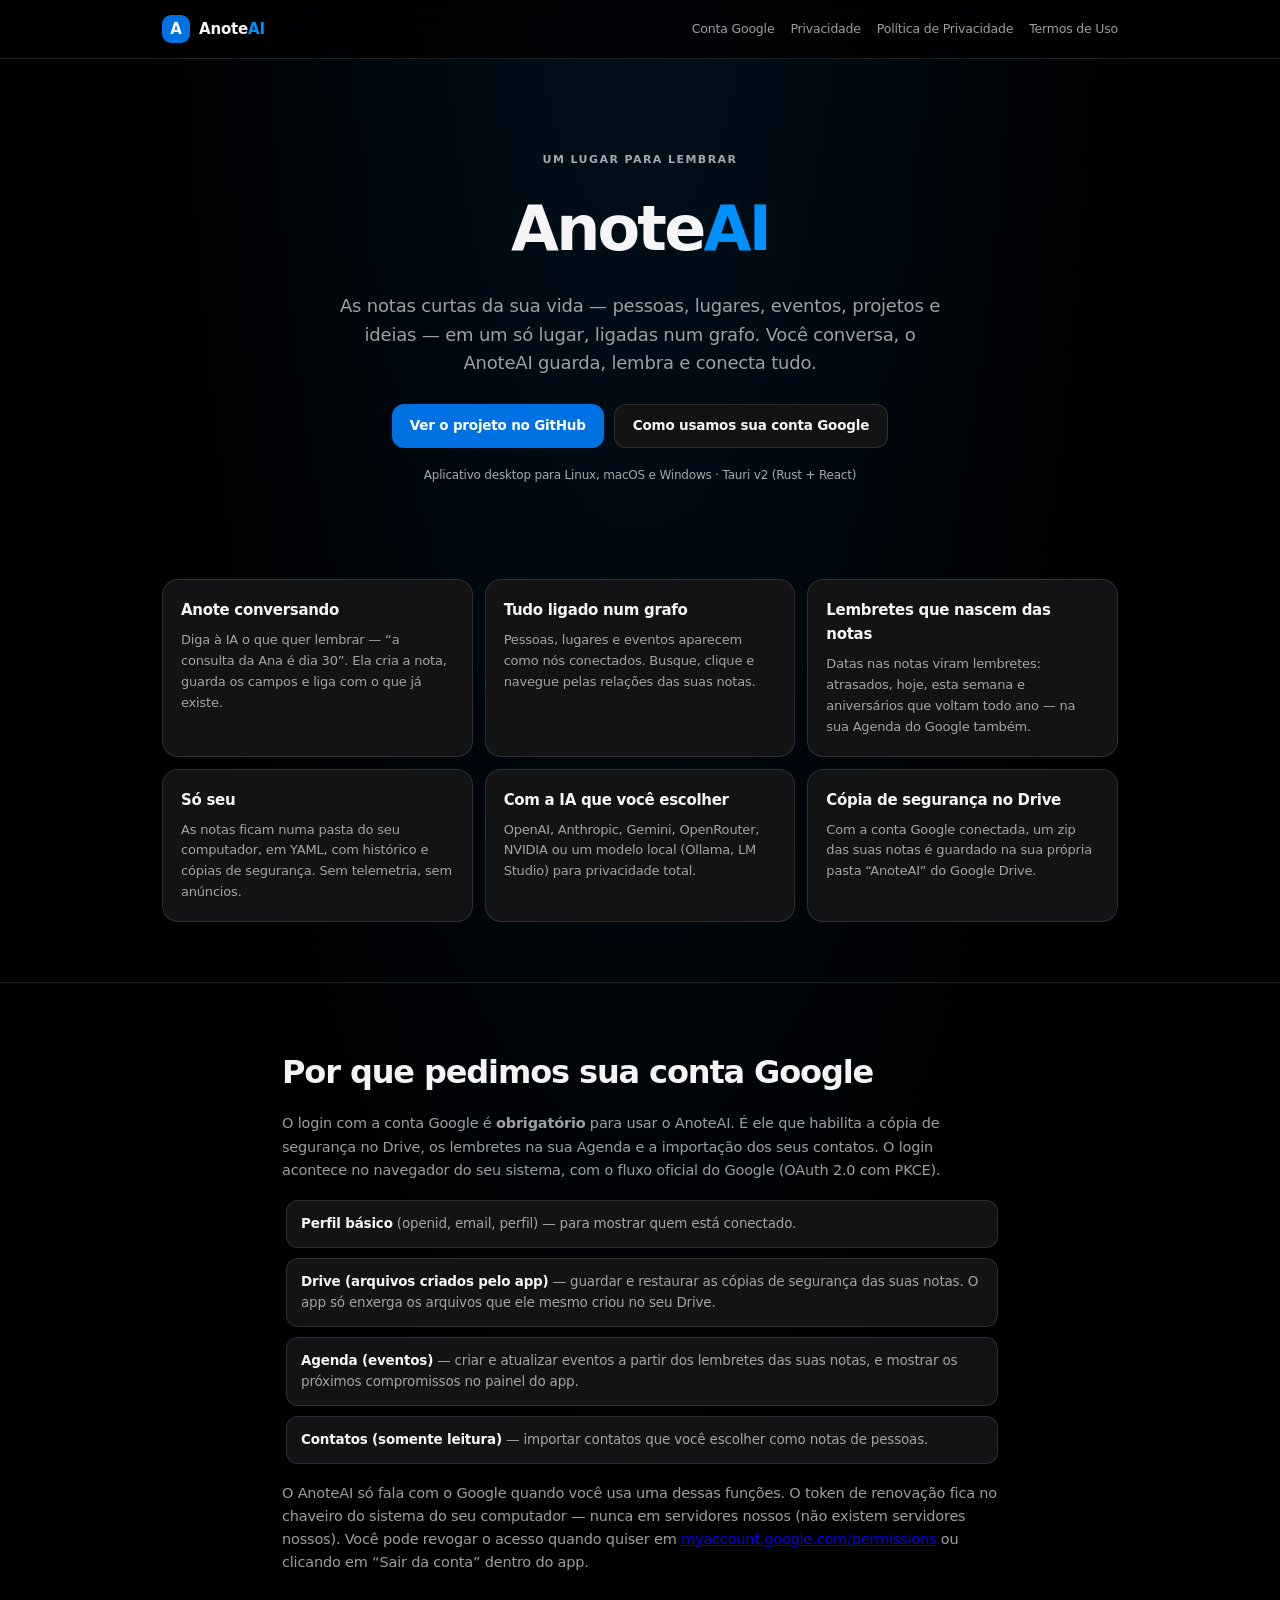
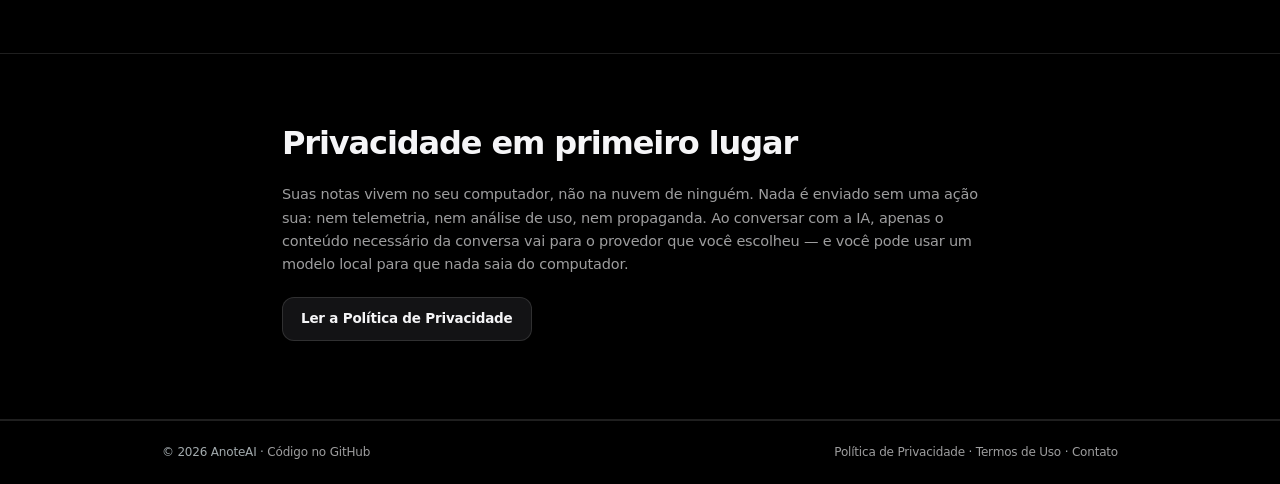
==== index.html @ 76039820 "Site do AnoteAI: página inicial, política de privacidade e termos de uso" ====
<!DOCTYPE html>
<html lang="pt-BR">
<head>
  <meta charset="UTF-8" />
  <meta name="viewport" content="width=device-width, initial-scale=1" />
  <title>AnoteAI — Um lugar para lembrar</title>
  <meta name="description" content="AnoteAI é um aplicativo desktop local para organizar as notas curtas da sua vida — pessoas, lugares, eventos, projetos e ideias — conversando com a IA que você escolher." />
  <link rel="stylesheet" href="style.css" />
  <link rel="icon" href="data:image/svg+xml,%3Csvg xmlns='http://www.w3.org/2000/svg' viewBox='0 0 32 32'%3E%3Crect width='32' height='32' rx='8' fill='%230071E3'/%3E%3Ctext x='16' y='22' font-family='sans-serif' font-size='15' font-weight='700' fill='white' text-anchor='middle'%3EA%3C/text%3E%3C/svg%3E" />
</head>
<body>
  <header class="top">
    <div class="wrap top-row">
      <a class="brand" href="./">
        <span class="brand-mark">A</span>
        <span>Anote<span class="brand-ai">AI</span></span>
      </a>
      <nav>
        <a href="./#conta-google">Conta Google</a>
        <a href="./#privacidade">Privacidade</a>
        <a href="privacidade.html">Política de Privacidade</a>
        <a href="termos.html">Termos de Uso</a>
      </nav>
    </div>
  </header>

  <main>
    <section class="hero">
      <div class="wrap">
        <p class="eyebrow">Um lugar para lembrar</p>
        <h1>Anote<span class="brand-ai">AI</span></h1>
        <p class="lead">
          As notas curtas da sua vida — pessoas, lugares, eventos, projetos e ideias —
          em um só lugar, ligadas num grafo. Você conversa, o AnoteAI guarda, lembra
          e conecta tudo.
        </p>
        <div class="hero-actions">
          <a class="button primary" href="https://github.com/YuriAlvesBordin/AnoteAI" rel="noopener">Ver o projeto no GitHub</a>
          <a class="button ghost" href="./#conta-google">Como usamos sua conta Google</a>
        </div>
        <p class="hero-note">Aplicativo desktop para Linux, macOS e Windows · Tauri v2 (Rust + React)</p>
      </div>
    </section>

    <section class="features">
      <div class="wrap grid">
        <article class="card">
          <h2>Anote conversando</h2>
          <p>Diga à IA o que quer lembrar — “a consulta da Ana é dia 30”. Ela cria a nota, guarda os campos e liga com o que já existe.</p>
        </article>
        <article class="card">
          <h2>Tudo ligado num grafo</h2>
          <p>Pessoas, lugares e eventos aparecem como nós conectados. Busque, clique e navegue pelas relações das suas notas.</p>
        </article>
        <article class="card">
          <h2>Lembretes que nascem das notas</h2>
          <p>Datas nas notas viram lembretes: atrasados, hoje, esta semana e aniversários que voltam todo ano — na sua Agenda do Google também.</p>
        </article>
        <article class="card">
          <h2>Só seu</h2>
          <p>As notas ficam numa pasta do seu computador, em YAML, com histórico e cópias de segurança. Sem telemetria, sem anúncios.</p>
        </article>
        <article class="card">
          <h2>Com a IA que você escolher</h2>
          <p>OpenAI, Anthropic, Gemini, OpenRouter, NVIDIA ou um modelo local (Ollama, LM Studio) para privacidade total.</p>
        </article>
        <article class="card">
          <h2>Cópia de segurança no Drive</h2>
          <p>Com a conta Google conectada, um zip das suas notas é guardado na sua própria pasta “AnoteAI” do Google Drive.</p>
        </article>
      </div>
    </section>

    <section class="google" id="conta-google">
      <div class="wrap narrow">
        <h2>Por que pedimos sua conta Google</h2>
        <p>
          O login com a conta Google é <strong>obrigatório</strong> para usar o AnoteAI.
          É ele que habilita a cópia de segurança no Drive, os lembretes na sua Agenda
          e a importação dos seus contatos. O login acontece no navegador do seu sistema,
          com o fluxo oficial do Google (OAuth 2.0 com PKCE).
        </p>
        <ul class="scopes">
          <li><strong>Perfil básico</strong> (openid, email, perfil) — para mostrar quem está conectado.</li>
          <li><strong>Drive (arquivos criados pelo app)</strong> — guardar e restaurar as cópias de segurança das suas notas. O app só enxerga os arquivos que ele mesmo criou no seu Drive.</li>
          <li><strong>Agenda (eventos)</strong> — criar e atualizar eventos a partir dos lembretes das suas notas, e mostrar os próximos compromissos no painel do app.</li>
          <li><strong>Contatos (somente leitura)</strong> — importar contatos que você escolher como notas de pessoas.</li>
        </ul>
        <p>
          O AnoteAI só fala com o Google quando você usa uma dessas funções. O token de
          renovação fica no chaveiro do sistema do seu computador — nunca em servidores
          nossos (não existem servidores nossos). Você pode revogar o acesso quando quiser
          em <a href="https://myaccount.google.com/permissions" rel="noopener">myaccount.google.com/permissions</a>
          ou clicando em “Sair da conta” dentro do app.
        </p>
      </div>
    </section>

    <section class="privacy-strip" id="privacidade">
      <div class="wrap narrow">
        <h2>Privacidade em primeiro lugar</h2>
        <p>
          Suas notas vivem no seu computador, não na nuvem de ninguém. Nada é enviado
          sem uma ação sua: nem telemetria, nem análise de uso, nem propaganda.
          Ao conversar com a IA, apenas o conteúdo necessário da conversa vai para o
          provedor que você escolheu — e você pode usar um modelo local para que nada
          saia do computador.
        </p>
        <p><a class="button ghost" href="privacidade.html">Ler a Política de Privacidade</a></p>
      </div>
    </section>
  </main>

  <footer>
    <div class="wrap footer-row">
      <span>© 2026 AnoteAI · <a href="https://github.com/YuriAlvesBordin/AnoteAI" rel="noopener">Código no GitHub</a></span>
      <span>
        <a href="privacidade.html">Política de Privacidade</a> ·
        <a href="termos.html">Termos de Uso</a> ·
        <a href="https://github.com/YuriAlvesBordin/AnoteAI/issues" rel="noopener">Contato</a>
      </span>
    </div>
  </footer>
</body>
</html>
---- style.css ----
/* AnoteAI — site estático. Sem fontes externas, sem analytics, sem rastreadores. */
:root {
  --brand-black: #1d1d1f;
  --ink: #f5f5f7;
  --muted: rgba(245, 245, 247, 0.64);
  --subtle: #a2aaad;
  --bg: #000000;
  --card: #131315;
  --line: rgba(255, 255, 255, 0.12);
  --accent: #0071e3;
  --accent-ink: #ffffff;
  --accent-soft: rgba(0, 145, 255, 0.14);
}

* { box-sizing: border-box; }

html { scroll-behavior: smooth; }

body {
  margin: 0;
  color: var(--ink);
  background:
    radial-gradient(ellipse at 50% -10%, rgba(0, 145, 255, 0.12), transparent 55%),
    var(--bg);
  font-family: -apple-system, BlinkMacSystemFont, "Segoe UI", system-ui, sans-serif;
  letter-spacing: -0.012em;
  line-height: 1.6;
  -webkit-font-smoothing: antialiased;
}

.wrap { max-width: 1000px; margin: 0 auto; padding: 0 22px; }
.narrow { max-width: 760px; }

.top {
  position: sticky;
  top: 0;
  z-index: 5;
  background: rgba(0, 0, 0, 0.82);
  backdrop-filter: blur(20px) saturate(150%);
  border-bottom: 1px solid var(--line);
}

.top-row {
  display: flex;
  align-items: center;
  justify-content: space-between;
  gap: 14px;
  min-height: 58px;
  flex-wrap: wrap;
  padding-top: 8px;
  padding-bottom: 8px;
}

.brand {
  display: flex;
  align-items: center;
  gap: 9px;
  color: var(--ink);
  text-decoration: none;
  font-size: 15px;
  font-weight: 650;
  white-space: nowrap;
}

.brand-mark {
  display: grid;
  place-items: center;
  width: 28px;
  height: 28px;
  border-radius: 9px;
  color: var(--accent-ink);
  background: var(--accent);
  font-weight: 700;
}

.brand-ai { color: #0091ff; }

nav {
  display: flex;
  flex-wrap: wrap;
  gap: 4px 16px;
  font-size: 12.5px;
}

nav a { color: var(--muted); text-decoration: none; }
nav a:hover { color: var(--ink); }

.hero { padding: 92px 0 74px; text-align: center; }

.eyebrow {
  margin: 0;
  font-size: 11px;
  font-weight: 650;
  letter-spacing: 0.13em;
  color: var(--subtle);
  text-transform: uppercase;
}

.hero h1 {
  margin: 10px 0 14px;
  font-size: clamp(40px, 7vw, 62px);
  font-weight: 650;
  letter-spacing: -0.045em;
}

.lead {
  max-width: 620px;
  margin: 0 auto 26px;
  color: var(--muted);
  font-size: clamp(15px, 2.4vw, 18px);
}

.hero-actions {
  display: flex;
  gap: 10px;
  justify-content: center;
  flex-wrap: wrap;
}

.hero-note { margin: 18px 0 0; color: var(--subtle); font-size: 12px; }

.button {
  display: inline-flex;
  align-items: center;
  justify-content: center;
  gap: 8px;
  min-height: 44px;
  padding: 0 18px;
  border-radius: 12px;
  font-size: 13.5px;
  font-weight: 620;
  text-decoration: none;
  transition: transform 0.16s ease, background 0.16s ease;
}

.button.primary { color: var(--accent-ink); background: var(--accent); }
.button.primary:hover { transform: translateY(-1px); }
.button.ghost { color: var(--ink); background: var(--card); border: 1px solid var(--line); }
.button.ghost:hover { background: var(--line); }

.features { padding: 20px 0 60px; }

.grid {
  display: grid;
  grid-template-columns: repeat(3, 1fr);
  gap: 12px;
}

.card {
  margin: 0;
  padding: 18px;
  background: var(--card);
  border: 1px solid var(--line);
  border-radius: 16px;
}

.card h2 { margin: 0 0 8px; font-size: 15px; font-weight: 640; letter-spacing: -0.02em; }
.card p { margin: 0; color: var(--muted); font-size: 13px; line-height: 1.6; }

.google, .privacy-strip { padding: 64px 0; border-top: 1px solid var(--line); }
.privacy-strip { border-bottom: 1px solid var(--line); }

.google h2, .privacy-strip h2 { margin: 0 0 14px; font-size: clamp(24px, 4vw, 32px); font-weight: 640; letter-spacing: -0.035em; }
.google p, .privacy-strip p { color: var(--muted); font-size: 14.5px; }

.scopes { margin: 18px 0; padding: 0 0 0 4px; list-style: none; display: grid; gap: 10px; }
.scopes li {
  padding: 12px 14px;
  background: var(--card);
  border: 1px solid var(--line);
  border-radius: 12px;
  color: var(--muted);
  font-size: 13.5px;
}
.scopes strong { color: var(--ink); }

.privacy-strip .button { margin-top: 6px; }

.doc { padding: 58px 22px 80px; }
.doc h1 { margin: 8px 0 4px; font-size: clamp(30px, 5vw, 42px); font-weight: 650; letter-spacing: -0.04em; }
.doc-meta { margin: 0 0 30px; color: var(--subtle); font-size: 12.5px; }
.doc h2 { margin: 34px 0 10px; font-size: 19px; font-weight: 640; letter-spacing: -0.025em; }
.doc p, .doc li { color: var(--muted); font-size: 14.5px; }
.doc ul { padding-left: 22px; display: grid; gap: 8px; }
.doc strong { color: var(--ink); }
.doc a { color: #4da3ff; }
.doc code {
  padding: 1px 6px;
  border-radius: 6px;
  background: var(--card);
  border: 1px solid var(--line);
  font-size: 12.5px;
}
.doc hr { margin: 40px 0; border: 0; border-top: 1px solid var(--line); }

footer {
  border-top: 1px solid var(--line);
  padding: 22px 0;
  color: var(--subtle);
  font-size: 12px;
}

.footer-row {
  display: flex;
  justify-content: space-between;
  gap: 10px 18px;
  flex-wrap: wrap;
}

footer a { color: var(--muted); text-decoration: none; }
footer a:hover { color: var(--ink); }

@media (max-width: 860px) {
  .grid { grid-template-columns: 1fr 1fr; }
}

@media (max-width: 560px) {
  .grid { grid-template-columns: 1fr; }
  .hero { padding: 64px 0 48px; }
  .footer-row { flex-direction: column; }
}
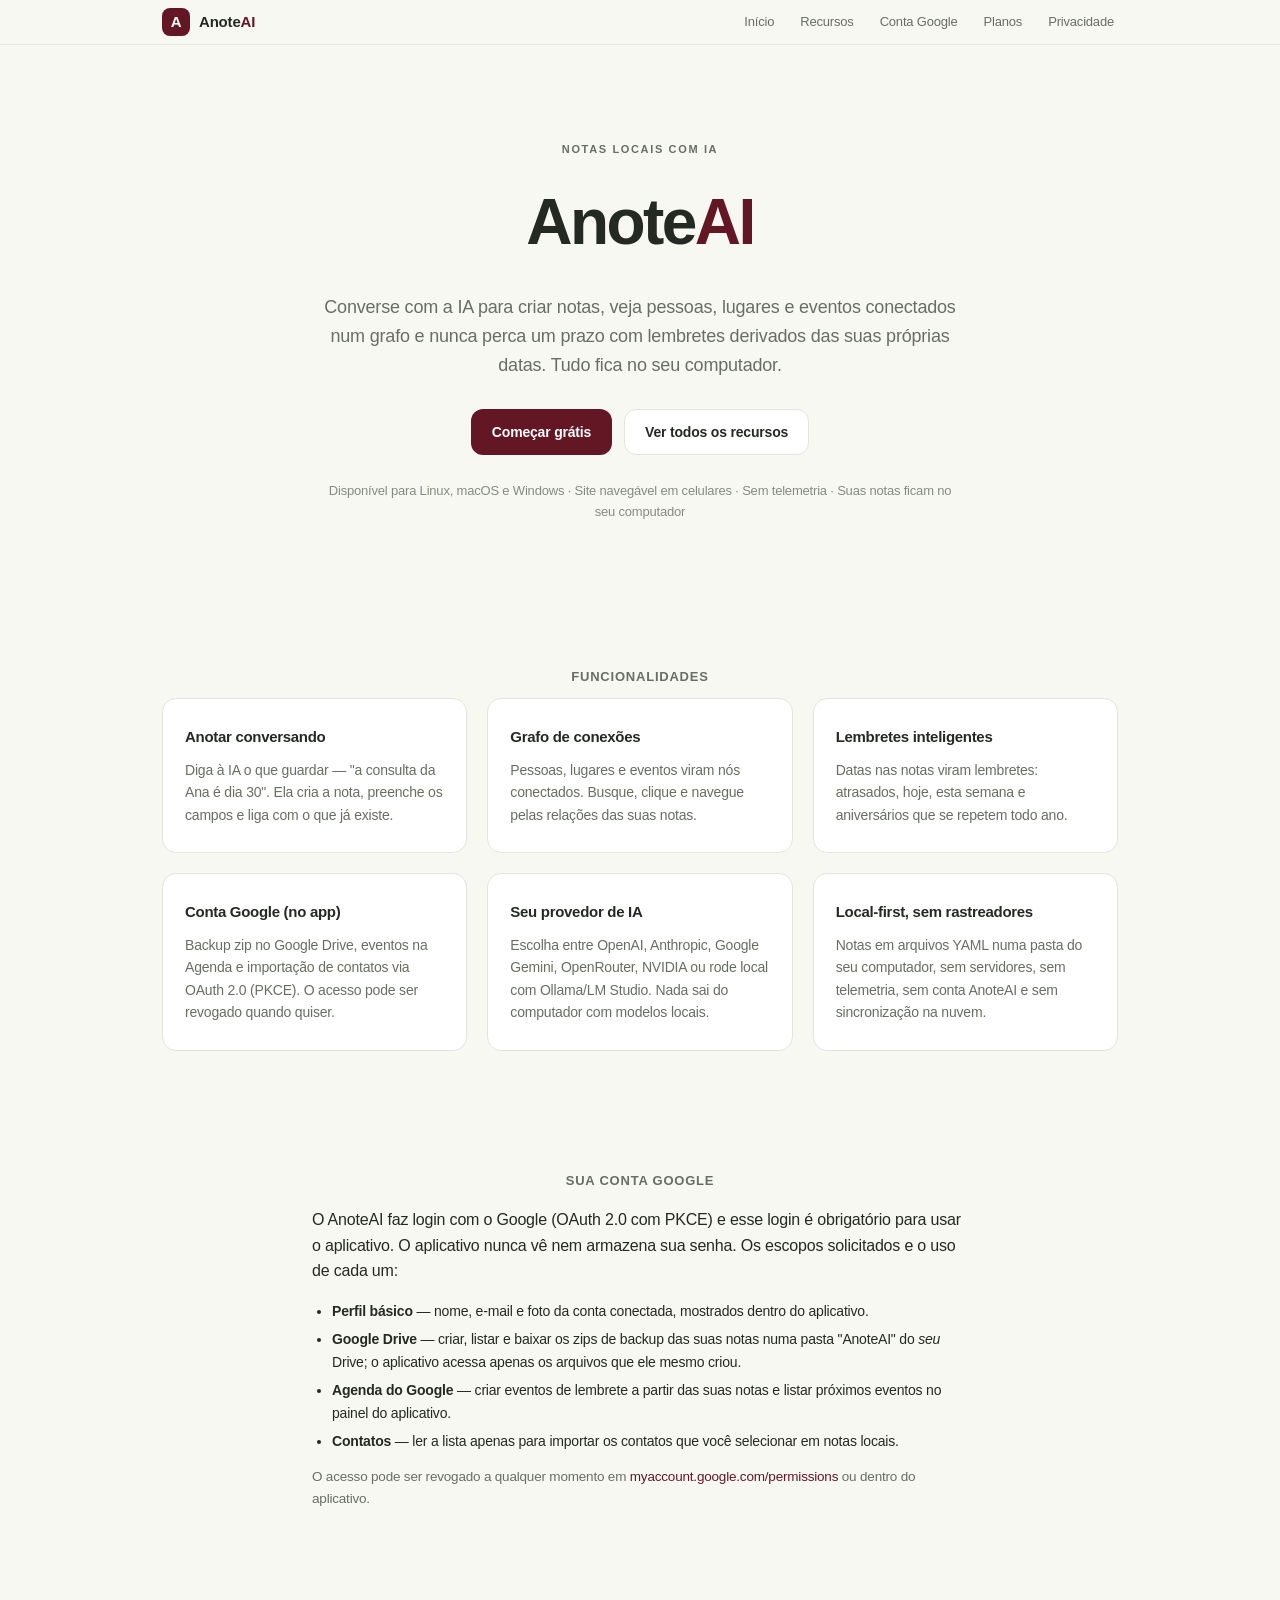
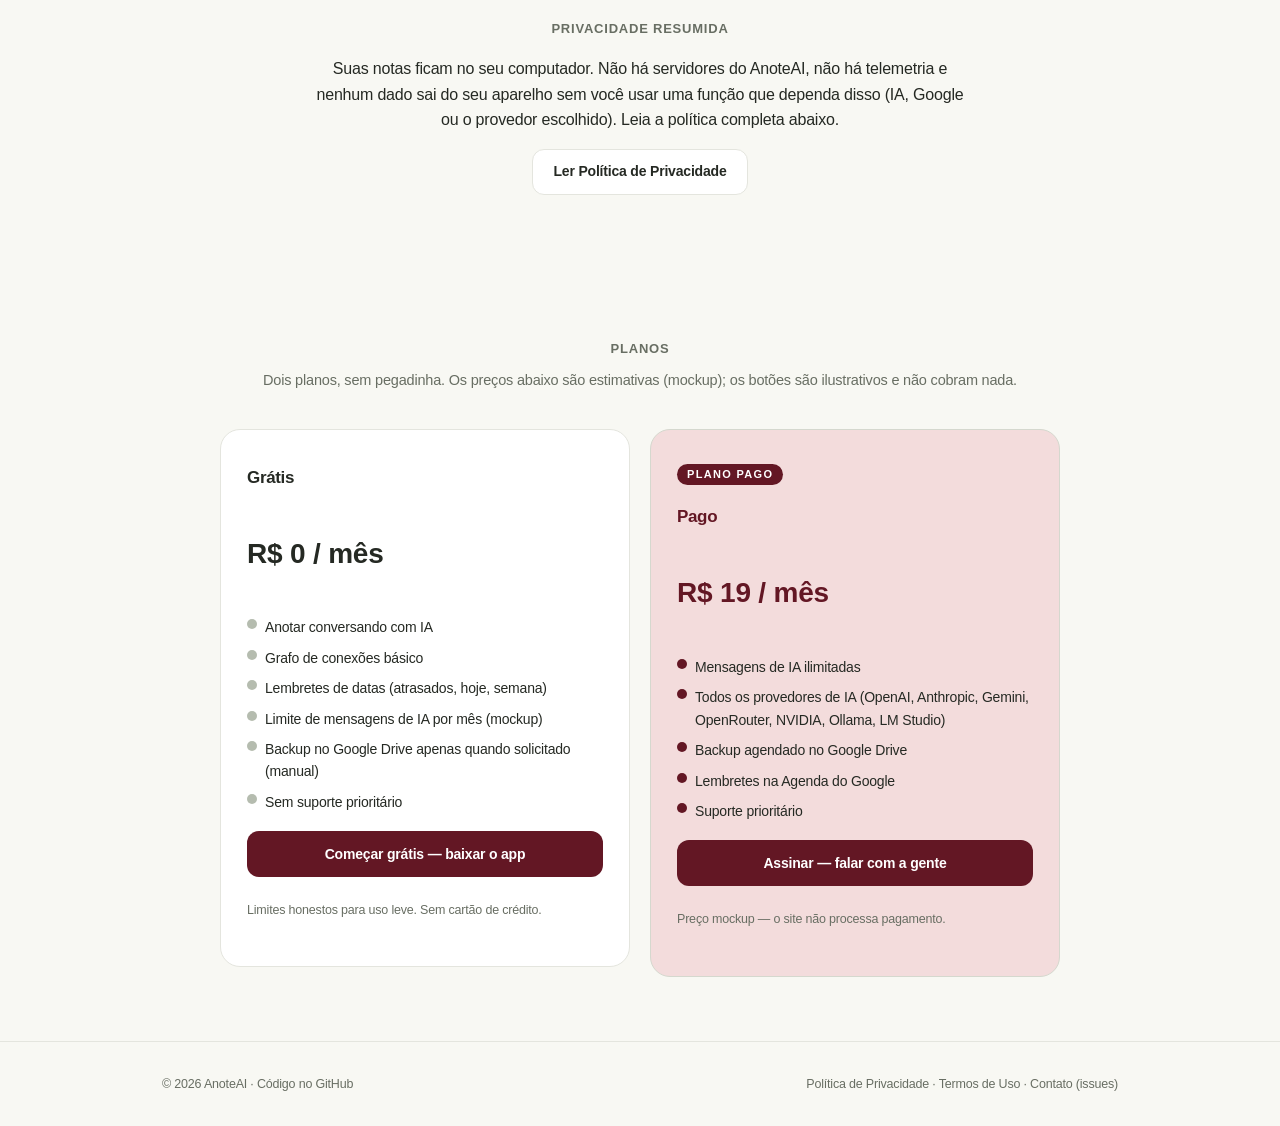
==== commit 1a12a9e9: "Redesign do site: freemium (2 planos), paleta neutral+terracotta, estilo Braun/HIG - Tema claro com " ====
--- a/index.html
+++ b/index.html
@@ -3,110 +3,133 @@
 <head>
   <meta charset="UTF-8" />
   <meta name="viewport" content="width=device-width, initial-scale=1" />
-  <title>AnoteAI — Um lugar para lembrar</title>
-  <meta name="description" content="AnoteAI é um aplicativo desktop local para organizar as notas curtas da sua vida — pessoas, lugares, eventos, projetos e ideias — conversando com a IA que você escolher." />
+  <title>AnoteAI — Anote, organize, lembre-se com IA</title>
+  <meta name="description" content="AnoteAI: notas locais com IA, grafo de conexões e lembretes. Plano gratuito com limites ou plano pago ilimitado." />
   <link rel="stylesheet" href="style.css" />
-  <link rel="icon" href="data:image/svg+xml,%3Csvg xmlns='http://www.w3.org/2000/svg' viewBox='0 0 32 32'%3E%3Crect width='32' height='32' rx='8' fill='%230071E3'/%3E%3Ctext x='16' y='22' font-family='sans-serif' font-size='15' font-weight='700' fill='white' text-anchor='middle'%3EA%3C/text%3E%3C/svg%3E" />
+  <link rel="icon" href="data:image/svg+xml,%3Csvg xmlns='http://www.w3.org/2000/svg' viewBox='0 0 32 32'%3E%3Crect width='32' height='32' rx='8' fill='%23631724'/%3E%3Ctext x='16' y='22' font-family='sans-serif' font-size='15' font-weight='700' fill='white' text-anchor='middle'%3EA%3C/text%3E%3C/svg%3E" />
 </head>
 <body>
   <header class="top">
     <div class="wrap top-row">
-      <a class="brand" href="./">
+      <a class="brand" href="#inicio">
         <span class="brand-mark">A</span>
         <span>Anote<span class="brand-ai">AI</span></span>
       </a>
       <nav>
-        <a href="./#conta-google">Conta Google</a>
-        <a href="./#privacidade">Privacidade</a>
-        <a href="privacidade.html">Política de Privacidade</a>
-        <a href="termos.html">Termos de Uso</a>
+        <a href="#inicio">Início</a>
+        <a href="#recursos">Recursos</a>
+        <a href="#conta-google">Conta Google</a>
+        <a href="#planos">Planos</a>
+        <a href="privacidade.html">Privacidade</a>
       </nav>
     </div>
   </header>
 
   <main>
-    <section class="hero">
-      <div class="wrap">
-        <p class="eyebrow">Um lugar para lembrar</p>
+    <section class="hero" id="inicio">
+      <div class="wrap narrow">
+        <p class="eyebrow">Notas locais com IA</p>
         <h1>Anote<span class="brand-ai">AI</span></h1>
-        <p class="lead">
-          As notas curtas da sua vida — pessoas, lugares, eventos, projetos e ideias —
-          em um só lugar, ligadas num grafo. Você conversa, o AnoteAI guarda, lembra
-          e conecta tudo.
-        </p>
+        <p class="lead">Converse com a IA para criar notas, veja pessoas, lugares e eventos conectados num grafo e nunca perca um prazo com lembretes derivados das suas próprias datas. Tudo fica no seu computador.</p>
         <div class="hero-actions">
-          <a class="button primary" href="https://github.com/YuriAlvesBordin/AnoteAI" rel="noopener">Ver o projeto no GitHub</a>
-          <a class="button ghost" href="./#conta-google">Como usamos sua conta Google</a>
+          <a class="button primary" href="#planos">Começar grátis</a>
+          <a class="button ghost" href="#recursos">Ver todos os recursos</a>
         </div>
-        <p class="hero-note">Aplicativo desktop para Linux, macOS e Windows · Tauri v2 (Rust + React)</p>
+        <p class="hero-note">Disponível para Linux, macOS e Windows · Site navegável em celulares · Sem telemetria · Suas notas ficam no seu computador</p>
       </div>
     </section>
 
-    <section class="features">
-      <div class="wrap grid">
-        <article class="card">
-          <h2>Anote conversando</h2>
-          <p>Diga à IA o que quer lembrar — “a consulta da Ana é dia 30”. Ela cria a nota, guarda os campos e liga com o que já existe.</p>
-        </article>
-        <article class="card">
-          <h2>Tudo ligado num grafo</h2>
-          <p>Pessoas, lugares e eventos aparecem como nós conectados. Busque, clique e navegue pelas relações das suas notas.</p>
-        </article>
-        <article class="card">
-          <h2>Lembretes que nascem das notas</h2>
-          <p>Datas nas notas viram lembretes: atrasados, hoje, esta semana e aniversários que voltam todo ano — na sua Agenda do Google também.</p>
-        </article>
-        <article class="card">
-          <h2>Só seu</h2>
-          <p>As notas ficam numa pasta do seu computador, em YAML, com histórico e cópias de segurança. Sem telemetria, sem anúncios.</p>
-        </article>
-        <article class="card">
-          <h2>Com a IA que você escolher</h2>
-          <p>OpenAI, Anthropic, Gemini, OpenRouter, NVIDIA ou um modelo local (Ollama, LM Studio) para privacidade total.</p>
-        </article>
-        <article class="card">
-          <h2>Cópia de segurança no Drive</h2>
-          <p>Com a conta Google conectada, um zip das suas notas é guardado na sua própria pasta “AnoteAI” do Google Drive.</p>
-        </article>
+    <section class="features" id="recursos">
+      <div class="wrap">
+        <h2 class="section-subtitle">Funcionalidades</h2>
+        <div class="grid">
+          <article class="card">
+            <h3>Anotar conversando</h3>
+            <p>Diga à IA o que guardar — "a consulta da Ana é dia 30". Ela cria a nota, preenche os campos e liga com o que já existe.</p>
+          </article>
+          <article class="card">
+            <h3>Grafo de conexões</h3>
+            <p>Pessoas, lugares e eventos viram nós conectados. Busque, clique e navegue pelas relações das suas notas.</p>
+          </article>
+          <article class="card">
+            <h3>Lembretes inteligentes</h3>
+            <p>Datas nas notas viram lembretes: atrasados, hoje, esta semana e aniversários que se repetem todo ano.</p>
+          </article>
+          <article class="card">
+            <h3>Conta Google (no app)</h3>
+            <p>Backup zip no Google Drive, eventos na Agenda e importação de contatos via OAuth 2.0 (PKCE). O acesso pode ser revogado quando quiser.</p>
+          </article>
+          <article class="card">
+            <h3>Seu provedor de IA</h3>
+            <p>Escolha entre OpenAI, Anthropic, Google Gemini, OpenRouter, NVIDIA ou rode local com Ollama/LM Studio. Nada sai do computador com modelos locais.</p>
+          </article>
+          <article class="card">
+            <h3>Local-first, sem rastreadores</h3>
+            <p>Notas em arquivos YAML numa pasta do seu computador, sem servidores, sem telemetria, sem conta AnoteAI e sem sincronização na nuvem.</p>
+          </article>
+        </div>
       </div>
     </section>
 
-    <section class="google" id="conta-google">
+    <section class="conta-google" id="conta-google">
       <div class="wrap narrow">
-        <h2>Por que pedimos sua conta Google</h2>
-        <p>
-          O login com a conta Google é <strong>obrigatório</strong> para usar o AnoteAI.
-          É ele que habilita a cópia de segurança no Drive, os lembretes na sua Agenda
-          e a importação dos seus contatos. O login acontece no navegador do seu sistema,
-          com o fluxo oficial do Google (OAuth 2.0 com PKCE).
-        </p>
-        <ul class="scopes">
-          <li><strong>Perfil básico</strong> (openid, email, perfil) — para mostrar quem está conectado.</li>
-          <li><strong>Drive (arquivos criados pelo app)</strong> — guardar e restaurar as cópias de segurança das suas notas. O app só enxerga os arquivos que ele mesmo criou no seu Drive.</li>
-          <li><strong>Agenda (eventos)</strong> — criar e atualizar eventos a partir dos lembretes das suas notas, e mostrar os próximos compromissos no painel do app.</li>
-          <li><strong>Contatos (somente leitura)</strong> — importar contatos que você escolher como notas de pessoas.</li>
+        <h2 class="section-subtitle">Sua conta Google</h2>
+        <p>O AnoteAI faz login com o Google (OAuth 2.0 com PKCE) e esse login é obrigatório para usar o aplicativo. O aplicativo nunca vê nem armazena sua senha. Os escopos solicitados e o uso de cada um:</p>
+        <ul>
+          <li><strong>Perfil básico</strong> — nome, e-mail e foto da conta conectada, mostrados dentro do aplicativo.</li>
+          <li><strong>Google Drive</strong> — criar, listar e baixar os zips de backup das suas notas numa pasta "AnoteAI" do <em>seu</em> Drive; o aplicativo acessa apenas os arquivos que ele mesmo criou.</li>
+          <li><strong>Agenda do Google</strong> — criar eventos de lembrete a partir das suas notas e listar próximos eventos no painel do aplicativo.</li>
+          <li><strong>Contatos</strong> — ler a lista apenas para importar os contatos que você selecionar em notas locais.</li>
         </ul>
-        <p>
-          O AnoteAI só fala com o Google quando você usa uma dessas funções. O token de
-          renovação fica no chaveiro do sistema do seu computador — nunca em servidores
-          nossos (não existem servidores nossos). Você pode revogar o acesso quando quiser
-          em <a href="https://myaccount.google.com/permissions" rel="noopener">myaccount.google.com/permissions</a>
-          ou clicando em “Sair da conta” dentro do app.
-        </p>
+        <p class="revogar">O acesso pode ser revogado a qualquer momento em <a href="https://myaccount.google.com/permissions" rel="noopener">myaccount.google.com/permissions</a> ou dentro do aplicativo.</p>
       </div>
     </section>
 
-    <section class="privacy-strip" id="privacidade">
+    <section class="priv-resumo" id="privacidade">
       <div class="wrap narrow">
-        <h2>Privacidade em primeiro lugar</h2>
-        <p>
-          Suas notas vivem no seu computador, não na nuvem de ninguém. Nada é enviado
-          sem uma ação sua: nem telemetria, nem análise de uso, nem propaganda.
-          Ao conversar com a IA, apenas o conteúdo necessário da conversa vai para o
-          provedor que você escolheu — e você pode usar um modelo local para que nada
-          saia do computador.
-        </p>
-        <p><a class="button ghost" href="privacidade.html">Ler a Política de Privacidade</a></p>
+        <h2 class="section-subtitle">Privacidade resumida</h2>
+        <p>Suas notas ficam no seu computador. Não há servidores do AnoteAI, não há telemetria e nenhum dado sai do seu aparelho sem você usar uma função que dependa disso (IA, Google ou o provedor escolhido). Leia a política completa abaixo.</p>
+        <a class="button ghost" href="privacidade.html">Ler Política de Privacidade</a>
+      </div>
+    </section>
+
+    <section class="planos" id="planos">
+      <div class="wrap">
+        <h2 class="section-subtitle">Planos</h2>
+        <p class="planos-intro">Dois planos, sem pegadinha. Os preços abaixo são estimativas (mockup); os botões são ilustrativos e não cobram nada.</p>
+        <div class="planos-grid">
+          <!-- Plano Grátis -->
+          <article class="plano-card free">
+            <h3>Grátis</h3>
+            <p class="preco"><span class="valor">R$ 0</span> / mês</p>
+            <ul class="plano-lista">
+              <li><span class="marca"></span>Anotar conversando com IA</li>
+              <li><span class="marca"></span>Grafo de conexões básico</li>
+              <li><span class="marca"></span>Lembretes de datas (atrasados, hoje, semana)</li>
+              <li><span class="marca"></span>Limite de mensagens de IA por mês (mockup)</li>
+              <li><span class="marca"></span>Backup no Google Drive apenas quando solicitado (manual)</li>
+              <li><span class="marca"></span>Sem suporte prioritário</li>
+            </ul>
+            <a class="button primary full-width" href="https://github.com/YuriAlvesBordin/AnoteAI" rel="noopener">Começar grátis — baixar o app</a>
+            <p class="plano-rodape">Limites honestos para uso leve. Sem cartão de crédito.</p>
+          </article>
+
+          <!-- Plano Pago -->
+          <article class="plano-card pago">
+            <span class="plano-badge">Plano pago</span>
+            <h3>Pago</h3>
+            <p class="preco"><span class="valor">R$ 19</span> / mês</p>
+            <ul class="plano-lista">
+              <li><span class="marca"></span>Mensagens de IA ilimitadas</li>
+              <li><span class="marca"></span>Todos os provedores de IA (OpenAI, Anthropic, Gemini, OpenRouter, NVIDIA, Ollama, LM Studio)</li>
+              <li><span class="marca"></span>Backup agendado no Google Drive</li>
+              <li><span class="marca"></span>Lembretes na Agenda do Google</li>
+              <li><span class="marca"></span>Suporte prioritário</li>
+            </ul>
+            <a class="button primary full-width" href="https://github.com/YuriAlvesBordin/AnoteAI/issues" rel="noopener">Assinar — falar com a gente</a>
+            <p class="plano-rodape">Preço mockup — o site não processa pagamento.</p>
+          </article>
+        </div>
       </div>
     </section>
   </main>
@@ -117,7 +140,7 @@
       <span>
         <a href="privacidade.html">Política de Privacidade</a> ·
         <a href="termos.html">Termos de Uso</a> ·
-        <a href="https://github.com/YuriAlvesBordin/AnoteAI/issues" rel="noopener">Contato</a>
+        <a href="https://github.com/YuriAlvesBordin/AnoteAI/issues" rel="noopener">Contato (issues)</a>
       </span>
     </div>
   </footer>
--- a/style.css
+++ b/style.css
@@ -1,221 +1,375 @@
-/* AnoteAI — site estático. Sem fontes externas, sem analytics, sem rastreadores. */
+/* AnoteAI — site estático, freemium, paleta neutral + terracotta, estilo Braun + Apple HIG */
+
+/* --- Tokens (todos dentro de :root) --- */
 :root {
-  --brand-black: #1d1d1f;
-  --ink: #f5f5f7;
-  --muted: rgba(245, 245, 247, 0.64);
-  --subtle: #a2aaad;
-  --bg: #000000;
-  --card: #131315;
-  --line: rgba(255, 255, 255, 0.12);
-  --accent: #0071e3;
-  --accent-ink: #ffffff;
-  --accent-soft: rgba(0, 145, 255, 0.14);
-}
-
-* { box-sizing: border-box; }
-
+  --neutral-50: #F8F8F3;
+  --neutral-100: #ECECE6;
+  --neutral-200: #E4E5DE;
+  --neutral-300: #D5D8CE;
+  --neutral-400: #B5BCAF;
+  --neutral-500: #858B7F;
+  --neutral-600: #686E63;
+  --neutral-900: #252923;
+  --terracotta-100: #F3DCDC;
+  --terracotta-600: #631724;
+  --white: #FFFFFF;
+
+  --bg: var(--neutral-50);
+  --surface: var(--white);
+  --line: var(--neutral-200);
+  --ink: var(--neutral-900);
+  --muted: var(--neutral-600);
+  --muted-soft: var(--neutral-500);
+  --accent: var(--terracotta-600);
+  --accent-soft: var(--terracotta-100);
+  --accent-dark: #4E121C;
+  --radius: 14px;
+}
+
+/* --- Reset & Base --- */
+*, *::before, *::after { box-sizing: border-box; }
 html { scroll-behavior: smooth; }
-
 body {
   margin: 0;
   color: var(--ink);
-  background:
-    radial-gradient(ellipse at 50% -10%, rgba(0, 145, 255, 0.12), transparent 55%),
-    var(--bg);
-  font-family: -apple-system, BlinkMacSystemFont, "Segoe UI", system-ui, sans-serif;
+  background: var(--bg);
+  font-family: -apple-system, BlinkMacSystemFont, "Segoe UI", Roboto, Helvetica, Arial, system-ui, sans-serif;
   letter-spacing: -0.012em;
   line-height: 1.6;
   -webkit-font-smoothing: antialiased;
 }
 
-.wrap { max-width: 1000px; margin: 0 auto; padding: 0 22px; }
-.narrow { max-width: 760px; }
-
+a { color: var(--accent); text-decoration: none; }
+a:hover { text-decoration: underline; }
+a:focus-visible, button:focus-visible, .button:focus-visible {
+  outline: 2px solid var(--accent);
+  outline-offset: 2px;
+  border-radius: 2px;
+}
+
+/* --- Header --- */
 .top {
   position: sticky;
   top: 0;
-  z-index: 5;
-  background: rgba(0, 0, 0, 0.82);
-  backdrop-filter: blur(20px) saturate(150%);
+  z-index: 10;
+  background: rgba(248, 248, 243, 0.82);
   border-bottom: 1px solid var(--line);
-}
-
+  backdrop-filter: blur(12px);
+  -webkit-backdrop-filter: blur(12px);
+}
 .top-row {
   display: flex;
   align-items: center;
   justify-content: space-between;
   gap: 14px;
-  min-height: 58px;
+  padding: 10px 0;
   flex-wrap: wrap;
-  padding-top: 8px;
-  padding-bottom: 8px;
-}
-
+}
 .brand {
   display: flex;
   align-items: center;
   gap: 9px;
   color: var(--ink);
-  text-decoration: none;
   font-size: 15px;
   font-weight: 650;
   white-space: nowrap;
-}
-
+  text-decoration: none;
+}
 .brand-mark {
   display: grid;
   place-items: center;
   width: 28px;
   height: 28px;
-  border-radius: 9px;
-  color: var(--accent-ink);
+  border-radius: 8px;
   background: var(--accent);
+  color: var(--white);
   font-weight: 700;
-}
-
-.brand-ai { color: #0091ff; }
-
+  font-size: 15px;
+}
+.brand-ai { color: var(--accent); }
 nav {
   display: flex;
   flex-wrap: wrap;
-  gap: 4px 16px;
-  font-size: 12.5px;
-}
-
-nav a { color: var(--muted); text-decoration: none; }
+  gap: 4px 18px;
+  font-size: 13px;
+}
+nav a {
+  color: var(--muted);
+  text-decoration: none;
+  display: inline-flex;
+  align-items: center;
+  min-height: 44px;
+  padding: 8px 4px;
+}
 nav a:hover { color: var(--ink); }
 
-.hero { padding: 92px 0 74px; text-align: center; }
-
+/* --- Utilidades --- */
+.wrap { max-width: 1000px; margin: 0 auto; padding: 0 22px; }
+.narrow { max-width: 700px; }
 .eyebrow {
-  margin: 0;
+  margin: 0 0 12px;
   font-size: 11px;
   font-weight: 650;
-  letter-spacing: 0.13em;
-  color: var(--subtle);
+  letter-spacing: 0.15em;
+  color: var(--muted);
   text-transform: uppercase;
 }
-
-.hero h1 {
-  margin: 10px 0 14px;
-  font-size: clamp(40px, 7vw, 62px);
+.section-subtitle {
+  margin: 0 0 10px;
+  font-size: 13px;
   font-weight: 650;
-  letter-spacing: -0.045em;
-}
-
+  letter-spacing: 0.06em;
+  color: var(--muted);
+  text-transform: uppercase;
+  text-align: center;
+}
 .lead {
-  max-width: 620px;
-  margin: 0 auto 26px;
+  max-width: 640px;
+  margin: 0 auto 30px;
   color: var(--muted);
   font-size: clamp(15px, 2.4vw, 18px);
 }
 
-.hero-actions {
-  display: flex;
-  gap: 10px;
-  justify-content: center;
-  flex-wrap: wrap;
-}
-
-.hero-note { margin: 18px 0 0; color: var(--subtle); font-size: 12px; }
-
+/* --- Buttons --- */
 .button {
   display: inline-flex;
   align-items: center;
   justify-content: center;
   gap: 8px;
-  min-height: 44px;
-  padding: 0 18px;
+  min-height: 46px;
+  padding: 0 20px;
   border-radius: 12px;
-  font-size: 13.5px;
-  font-weight: 620;
+  border: 1px solid transparent;
+  font-size: 14px;
+  font-weight: 600;
   text-decoration: none;
-  transition: transform 0.16s ease, background 0.16s ease;
-}
-
-.button.primary { color: var(--accent-ink); background: var(--accent); }
-.button.primary:hover { transform: translateY(-1px); }
-.button.ghost { color: var(--ink); background: var(--card); border: 1px solid var(--line); }
-.button.ghost:hover { background: var(--line); }
-
-.features { padding: 20px 0 60px; }
-
+  transition: background 0.16s ease, border-color 0.16s ease;
+  cursor: pointer;
+  touch-action: manipulation;
+}
+.button.primary {
+  color: var(--white);
+  background: var(--accent);
+}
+.button.primary:hover { background: var(--accent-dark); }
+.button.ghost {
+  color: var(--ink);
+  background: var(--surface);
+  border-color: var(--line);
+}
+.button.ghost:hover { background: var(--neutral-100); }
+.button.full-width { width: 100%; }
+
+/* --- Hero --- */
+.hero { padding: 96px 0 72px; text-align: center; }
+.hero h1 {
+  margin: 12px 0 20px;
+  font-size: clamp(40px, 6vw, 64px);
+  font-weight: 650;
+  letter-spacing: -0.04em;
+  color: var(--ink);
+}
+.hero-actions {
+  display: flex;
+  gap: 12px;
+  justify-content: center;
+  flex-wrap: wrap;
+}
+.hero-note {
+  margin: 26px auto 0;
+  max-width: 640px;
+  font-size: 13px;
+  color: var(--muted-soft);
+}
+
+/* --- Features --- */
+.features { padding: 72px 0 48px; }
 .grid {
   display: grid;
   grid-template-columns: repeat(3, 1fr);
-  gap: 12px;
-}
-
+  gap: 20px;
+}
 .card {
+  padding: 26px 22px;
+  background: var(--surface);
+  border: 1px solid var(--line);
+  border-radius: var(--radius);
+}
+.card h3 {
+  margin: 0 0 10px;
+  font-size: 15px;
+  font-weight: 600;
+  letter-spacing: -0.02em;
+  color: var(--ink);
+}
+.card p { margin: 0; color: var(--muted); font-size: 14px; }
+
+/* --- Conta Google --- */
+.conta-google { padding: 72px 0 40px; }
+.conta-google ul {
+  margin: 14px 0 10px;
+  padding-left: 20px;
+  color: var(--ink);
+  font-size: 14px;
+}
+.conta-google li { margin: 6px 0; line-height: 1.6; }
+.revogar {
+  margin-top: 14px;
+  font-size: 13.5px;
+  color: var(--muted);
+}
+.revogar a { color: var(--accent); text-decoration: none; }
+
+/* --- Privacidade resumida --- */
+.priv-resumo { padding: 56px 0 72px; text-align: center; }
+
+/* --- Planos --- */
+.planos { padding: 72px 0 64px; }
+.planos-intro {
+  text-align: center;
+  margin: 0 0 36px;
+  color: var(--muted);
+  font-size: 14.5px;
+}
+.planos-grid {
+  max-width: 840px;
+  margin: 0 auto;
+  display: grid;
+  gap: 20px;
+  grid-template-columns: 1fr 1fr;
+  align-items: start;
+}
+.plano-card {
+  padding: 34px 26px;
+  border-radius: 20px;
+  background: var(--surface);
+  border: 1px solid var(--line);
+  display: flex;
+  flex-direction: column;
+  gap: 18px;
+}
+.plano-card.pago {
+  background: var(--accent-soft);
+  border-color: var(--neutral-300);
+}
+.plano-badge {
+  display: inline-block;
+  font-size: 11px;
+  font-weight: 700;
+  letter-spacing: 0.12em;
+  text-transform: uppercase;
+  color: var(--white);
+  background: var(--accent);
+  padding: 2px 10px;
+  border-radius: 600px;
+  align-self: start;
+}
+.plano-card.pago .plano-badge { align-self: start; }
+.plano-card h3 {
   margin: 0;
-  padding: 18px;
-  background: var(--card);
-  border: 1px solid var(--line);
-  border-radius: 16px;
-}
-
-.card h2 { margin: 0 0 8px; font-size: 15px; font-weight: 640; letter-spacing: -0.02em; }
-.card p { margin: 0; color: var(--muted); font-size: 13px; line-height: 1.6; }
-
-.google, .privacy-strip { padding: 64px 0; border-top: 1px solid var(--line); }
-.privacy-strip { border-bottom: 1px solid var(--line); }
-
-.google h2, .privacy-strip h2 { margin: 0 0 14px; font-size: clamp(24px, 4vw, 32px); font-weight: 640; letter-spacing: -0.035em; }
-.google p, .privacy-strip p { color: var(--muted); font-size: 14.5px; }
-
-.scopes { margin: 18px 0; padding: 0 0 0 4px; list-style: none; display: grid; gap: 10px; }
-.scopes li {
-  padding: 12px 14px;
-  background: var(--card);
-  border: 1px solid var(--line);
-  border-radius: 12px;
-  color: var(--muted);
-  font-size: 13.5px;
-}
-.scopes strong { color: var(--ink); }
-
-.privacy-strip .button { margin-top: 6px; }
-
-.doc { padding: 58px 22px 80px; }
-.doc h1 { margin: 8px 0 4px; font-size: clamp(30px, 5vw, 42px); font-weight: 650; letter-spacing: -0.04em; }
-.doc-meta { margin: 0 0 30px; color: var(--subtle); font-size: 12.5px; }
-.doc h2 { margin: 34px 0 10px; font-size: 19px; font-weight: 640; letter-spacing: -0.025em; }
-.doc p, .doc li { color: var(--muted); font-size: 14.5px; }
-.doc ul { padding-left: 22px; display: grid; gap: 8px; }
-.doc strong { color: var(--ink); }
-.doc a { color: #4da3ff; }
+  font-size: 17px;
+  font-weight: 700;
+  letter-spacing: -0.02em;
+  color: var(--ink);
+}
+.plano-card.pago h3 { color: var(--accent); }
+.plano-card .preco {
+  font-size: 28px;
+  font-weight: 700;
+  color: var(--ink);
+  line-height: 1.2;
+}
+.plano-card.pago .preco { color: var(--accent); }
+.plano-card .valor { font-variant-numeric: tabular-nums; }
+.plano-lista {
+  margin: 0;
+  padding: 0;
+  list-style: none;
+  display: flex;
+  flex-direction: column;
+  gap: 8px;
+}
+.plano-lista li {
+  display: flex;
+  align-items: flex-start;
+  gap: 8px;
+  font-size: 14px;
+  line-height: 1.6;
+  color: var(--ink);
+}
+.plano-card.pago .plano-lista li { color: var(--ink); }
+.marca {
+  display: inline-block;
+  width: 10px;
+  height: 10px;
+  border-radius: 50%;
+  flex-shrink: 0;
+  margin-top: 3px;
+  background: var(--neutral-400);
+}
+.plano-card.pago .marca { background: var(--accent); }
+.plano-rodape {
+  margin-top: 6px;
+  font-size: 12.5px;
+  color: var(--muted);
+  line-height: 1.5;
+}
+
+/* --- Documentos legais --- */
+.doc { line-height: 1.75; }
+.doc h1 { margin: 0 0 6px; font-size: 26px; font-weight: 650; letter-spacing: -0.02em; color: var(--ink); }
+.doc h2 {
+  margin: 30px 0 10px;
+  font-size: 17px;
+  font-weight: 600;
+  color: var(--ink);
+  border-bottom: 1px solid var(--line);
+  padding-bottom: 6px;
+}
+.doc p { margin: 0 0 14px; color: var(--ink); font-size: 14.5px; }
+.doc ul { margin: 8px 0 16px; padding-left: 22px; color: var(--ink); font-size: 14.5px; }
+.doc li { margin: 5px 0; line-height: 1.7; }
 .doc code {
-  padding: 1px 6px;
-  border-radius: 6px;
-  background: var(--card);
-  border: 1px solid var(--line);
-  font-size: 12.5px;
-}
-.doc hr { margin: 40px 0; border: 0; border-top: 1px solid var(--line); }
-
+  font-size: 0.9em;
+  background: var(--neutral-100);
+  padding: 0 4px;
+  border-radius: 4px;
+  color: var(--ink);
+}
+.doc-meta { color: var(--muted); font-size: 13px; margin-bottom: 22px; }
+
+/* --- Footer --- */
 footer {
   border-top: 1px solid var(--line);
-  padding: 22px 0;
-  color: var(--subtle);
-  font-size: 12px;
-}
-
+  padding: 32px 0;
+  color: var(--muted);
+  font-size: 12.5px;
+}
 .footer-row {
   display: flex;
   justify-content: space-between;
   gap: 10px 18px;
   flex-wrap: wrap;
 }
-
 footer a { color: var(--muted); text-decoration: none; }
 footer a:hover { color: var(--ink); }
 
+/* --- Responsivo --- */
 @media (max-width: 860px) {
   .grid { grid-template-columns: 1fr 1fr; }
-}
-
+  .planos-grid { grid-template-columns: 1fr; }
+  .top-row { gap: 12px; }
+  nav { gap: 4px 12px; font-size: 12.5px; }
+  .footer-row { flex-direction: column; gap: 12px; text-align: center; }
+}
 @media (max-width: 560px) {
+  .hero { padding: 72px 0 56px; }
+  .hero-actions {
+    flex-direction: column;
+    align-items: stretch;
+  }
+  .hero-actions .button { width: 100%; }
   .grid { grid-template-columns: 1fr; }
-  .hero { padding: 64px 0 48px; }
-  .footer-row { flex-direction: column; }
-}
+  .planos { padding: 64px 0 56px; }
+  .footer-row { flex-direction: column; gap: 12px; text-align: center; }
+}
